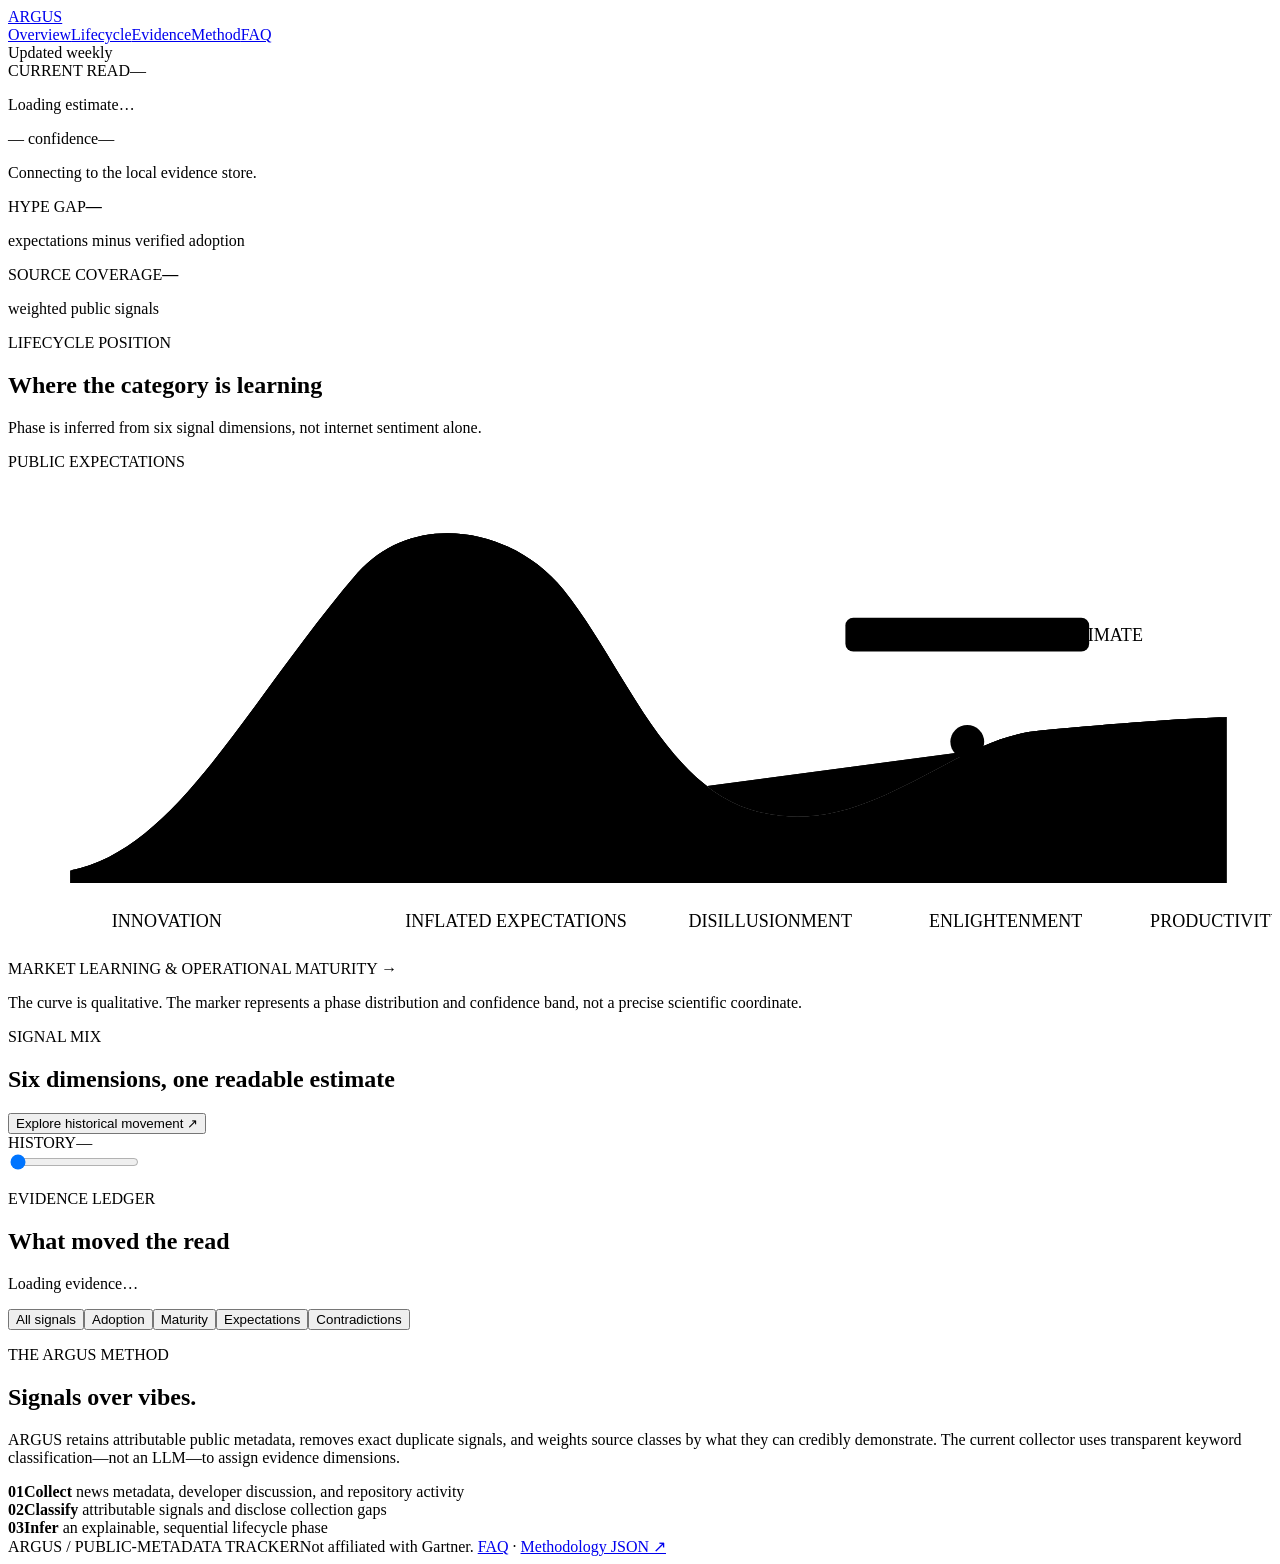
==== frontend/public/index.html @ ea9ec975 "Improve public SEO and crawlability" ====
<!doctype html>
<html lang="en">
  <head>
    <meta charset="UTF-8" />
    <meta name="viewport" content="width=device-width, initial-scale=1.0" />
    <meta name="description" content="__ARGUS_PAGE_DESCRIPTION__" />
    <meta name="robots" content="index,follow" />
    <link rel="canonical" href="__ARGUS_PAGE_URL__" />
    <meta property="og:type" content="website" /><meta property="og:site_name" content="ARGUS" />
    <meta property="og:title" content="__ARGUS_PAGE_TITLE__" /><meta property="og:description" content="__ARGUS_PAGE_DESCRIPTION__" /><meta property="og:url" content="__ARGUS_PAGE_URL__" />
    <meta name="twitter:card" content="summary" /><meta name="twitter:title" content="__ARGUS_PAGE_TITLE__" /><meta name="twitter:description" content="__ARGUS_PAGE_DESCRIPTION__" />
    <title>__ARGUS_PAGE_TITLE__</title>
    <link rel="icon" href="/favicon.svg" type="image/svg+xml" />
    <link rel="preconnect" href="https://fonts.googleapis.com" />
    <link rel="preconnect" href="https://fonts.gstatic.com" crossorigin />
    <link href="https://fonts.googleapis.com/css2?family=DM+Mono:wght@400;500&family=Manrope:wght@400;500;600;700;800&display=swap" rel="stylesheet" />
    <link rel="stylesheet" href="/styles.css?v=0.6" />
    <link rel="stylesheet" href="/showcase.css?v=0.6" />
    <link rel="stylesheet" href="/chart.css?v=0.6" />
  </head>
  <body>
    <div class="grain" aria-hidden="true"></div>
    <header class="topbar">
      <a class="brand" href="/" aria-label="ARGUS homepage"><img class="brand-mark" src="/argus-mark.svg" alt="" /><span>ARGUS</span></a>
      <nav aria-label="Primary navigation"><a href="/">Overview</a><a href="#cycle">Lifecycle</a><a href="#evidence">Evidence</a><a href="#method">Method</a><a href="/faq">FAQ</a></nav>
      <div class="live" title="Active technologies receive a new evidence-led estimate each week"><i></i> Updated weekly</div>
    </header>

    <main id="top" class="detail-main">

      <section class="wrap status-grid" aria-label="Current ARGUS estimate">
        <article class="phase-card panel">
          <div class="card-top"><span class="eyebrow">CURRENT READ</span><span id="snapshot-week" class="date">—</span></div>
          <p class="phase-name" id="phase-label">Loading estimate…</p>
          <div class="confidence-row"><span id="confidence-dot" class="confidence-dot"></span><span id="confidence-label">— confidence</span><span class="divider"></span><span id="movement-label">—</span></div>
          <p id="phase-summary" class="phase-summary">Connecting to the local evidence store.</p>
          <div id="movement-comparison" class="movement-comparison" aria-label="Movement over time"></div>
        </article>
        <article class="metric-card panel"><span class="eyebrow" id="hype-gap-label">HYPE GAP</span><strong id="hype-gap">—</strong><p>expectations minus verified adoption</p></article>
        <article class="metric-card panel"><span class="eyebrow" id="coverage-label">SOURCE COVERAGE</span><strong id="coverage">—</strong><p id="coverage-detail">weighted public signals</p></article>
      </section>
      <p id="source-note" class="wrap source-note" role="status"></p>

      <section id="cycle" class="wrap cycle-section">
        <div class="section-heading"><div><p class="eyebrow">LIFECYCLE POSITION</p><h2>Where the category is learning</h2></div><p class="subtle">Phase is inferred from six signal dimensions, not internet sentiment alone.</p></div>
        <div class="curve-panel panel">
          <div class="axis-label y-axis">PUBLIC EXPECTATIONS</div>
          <svg class="cycle-chart" viewBox="0 0 1120 430" role="img" aria-labelledby="curve-title curve-desc">
            <title id="curve-title">ARGUS technology hype and maturity lifecycle</title>
            <desc id="curve-desc">A qualitative curve with five stages. The current position is shown as an illuminated marker.</desc>
            <defs>
              <linearGradient id="curve-gradient" x1="0" x2="1"><stop offset="0" stop-color="#78f0cb"/><stop offset=".45" stop-color="#d9ee82"/><stop offset="1" stop-color="#ffbb70"/></linearGradient>
            </defs>
            <g class="grid"><path d="M50 365H1080"/><path d="M50 275H1080"/><path d="M50 185H1080"/><path d="M50 95H1080"/></g>
            <path class="area" d="M55 354 C150 336 212 204 310 90 C360 34 448 50 492 105 C545 171 580 275 658 300 C760 331 832 237 915 230 C990 223 1030 220 1080 218 L1080 365 L55 365Z"/>
            <path class="curve-shadow" d="M55 354 C150 336 212 204 310 90 C360 34 448 50 492 105 C545 171 580 275 658 300 C760 331 832 237 915 230 C990 223 1030 220 1080 218"/>
            <path id="lifecycle-curve" class="curve" d="M55 354 C150 336 212 204 310 90 C360 34 448 50 492 105 C545 171 580 275 658 300 C760 331 832 237 915 230 C990 223 1030 220 1080 218"/>
            <g class="stage-labels"><text x="92" y="404">INNOVATION</text><text x="352" y="404">INFLATED EXPECTATIONS</text><text x="603" y="404">DISILLUSIONMENT</text><text x="816" y="404">ENLIGHTENMENT</text><text x="1012" y="404">PRODUCTIVITY</text></g>
            <g id="chart-marker" transform="translate(850 240)"><circle class="marker-halo" r="15"/><circle class="marker-ring" r="11"/><circle class="marker" r="5"/><line x1="0" x2="0" y1="-20" y2="-68"/><rect x="-108" y="-110" rx="7" width="216" height="30"/><text id="marker-text" x="0" y="-89">CURRENT ESTIMATE</text></g>
          </svg>
          <div class="axis-label x-axis">MARKET LEARNING &amp; OPERATIONAL MATURITY →</div>
          <p class="chart-note">The curve is qualitative. The marker represents a phase distribution and confidence band, not a precise scientific coordinate.</p>
        </div>
      </section>

      <section class="wrap dimensions-section">
        <div class="section-heading"><div><p class="eyebrow">SIGNAL MIX</p><h2>Six dimensions, one readable estimate</h2></div><button id="history-toggle" class="text-button">Explore historical movement <span>↗</span></button></div>
        <div id="dimensions" class="dimensions"></div>
        <div id="history" class="history-panel panel hidden"><div class="history-header"><span class="eyebrow" id="history-range-label">HISTORY</span><span id="history-week">—</span></div><input id="history-slider" type="range" min="0" max="0" value="0" aria-label="Historical week"/><div id="history-stats" class="history-stats"></div></div>
      </section>

      <section id="evidence" class="wrap evidence-section">
        <div class="section-heading"><div><p class="eyebrow">EVIDENCE LEDGER</p><h2>What moved the read</h2></div><p class="subtle" id="evidence-count">Loading evidence…</p></div>
        <div class="filter-row" aria-label="Evidence filters"><button class="filter active" data-filter="all">All signals</button><button class="filter" data-filter="adoption">Adoption</button><button class="filter" data-filter="maturity">Maturity</button><button class="filter" data-filter="expectations">Expectations</button><button class="filter" data-filter="disappointment">Contradictions</button></div>
        <div id="evidence-list" class="evidence-list"></div>
      </section>

      <section id="method" class="method-section"><div class="wrap method-grid"><div><p class="eyebrow">THE ARGUS METHOD</p><h2>Signals over vibes.</h2><p>ARGUS retains attributable public metadata, removes exact duplicate signals, and weights source classes by what they can credibly demonstrate. The current collector uses transparent keyword classification—not an LLM—to assign evidence dimensions.</p></div><div class="method-list"><div><b>01</b><span><strong>Collect</strong> news metadata, developer discussion, and repository activity</span></div><div><b>02</b><span><strong>Classify</strong> attributable signals and disclose collection gaps</span></div><div><b>03</b><span><strong>Infer</strong> an explainable, sequential lifecycle phase</span></div></div></div></section>
    </main>
    <footer class="wrap footer"><span>ARGUS / PUBLIC-METADATA TRACKER</span><span>Not affiliated with Gartner. <a href="/faq">FAQ</a> · <a href="/api/v1/methodology" target="_blank" rel="noreferrer">Methodology JSON ↗</a></span></footer>
    <script type="module" src="/app.js?v=0.7"></script>
  </body>
</html>
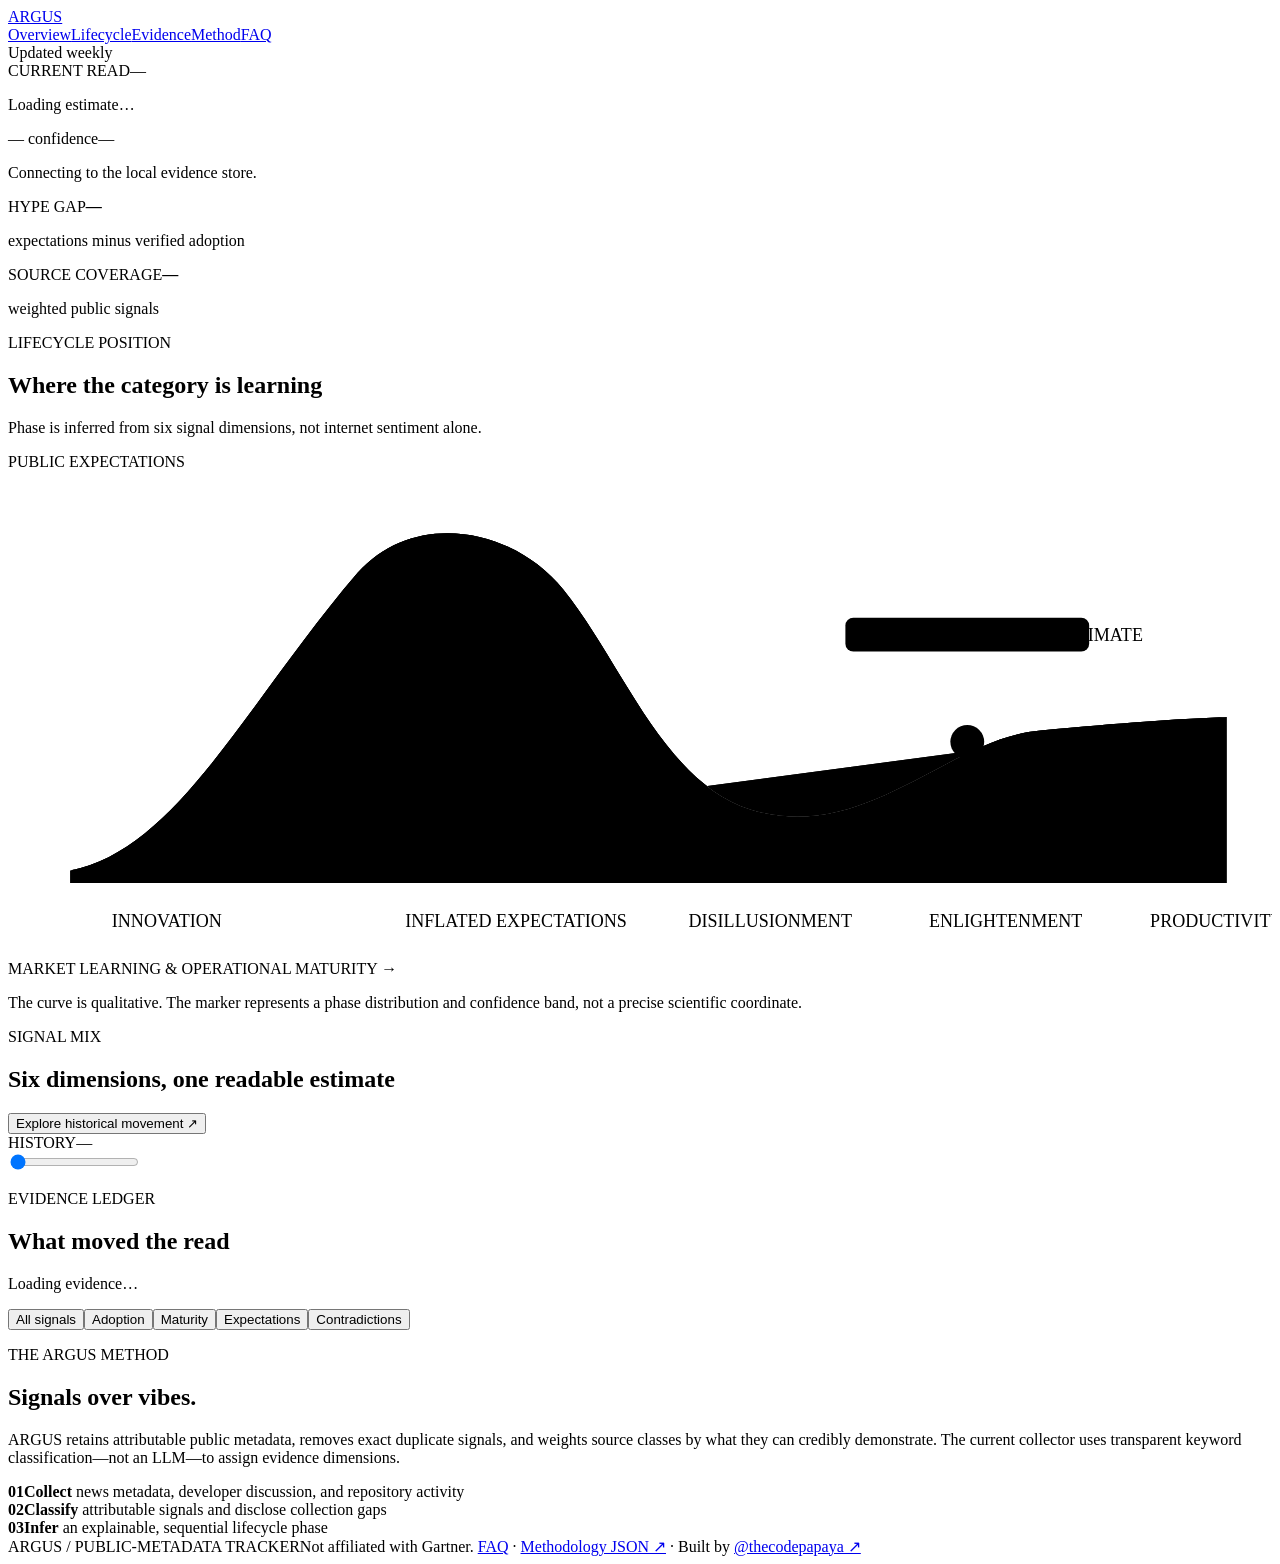
==== commit 2d14796d: "Add creator attribution footer" ====
--- a/frontend/public/index.html
+++ b/frontend/public/index.html
@@ -14,9 +14,9 @@
     <link rel="preconnect" href="https://fonts.googleapis.com" />
     <link rel="preconnect" href="https://fonts.gstatic.com" crossorigin />
     <link href="https://fonts.googleapis.com/css2?family=DM+Mono:wght@400;500&family=Manrope:wght@400;500;600;700;800&display=swap" rel="stylesheet" />
-    <link rel="stylesheet" href="/styles.css?v=0.6" />
-    <link rel="stylesheet" href="/showcase.css?v=0.6" />
-    <link rel="stylesheet" href="/chart.css?v=0.6" />
+    <link rel="stylesheet" href="/styles.css?v=7f28ae5f" />
+    <link rel="stylesheet" href="/showcase.css?v=20fbe4c2" />
+    <link rel="stylesheet" href="/chart.css?v=3311d09d" />
   </head>
   <body>
     <div class="grain" aria-hidden="true"></div>
@@ -77,7 +77,7 @@
 
       <section id="method" class="method-section"><div class="wrap method-grid"><div><p class="eyebrow">THE ARGUS METHOD</p><h2>Signals over vibes.</h2><p>ARGUS retains attributable public metadata, removes exact duplicate signals, and weights source classes by what they can credibly demonstrate. The current collector uses transparent keyword classification—not an LLM—to assign evidence dimensions.</p></div><div class="method-list"><div><b>01</b><span><strong>Collect</strong> news metadata, developer discussion, and repository activity</span></div><div><b>02</b><span><strong>Classify</strong> attributable signals and disclose collection gaps</span></div><div><b>03</b><span><strong>Infer</strong> an explainable, sequential lifecycle phase</span></div></div></div></section>
     </main>
-    <footer class="wrap footer"><span>ARGUS / PUBLIC-METADATA TRACKER</span><span>Not affiliated with Gartner. <a href="/faq">FAQ</a> · <a href="/api/v1/methodology" target="_blank" rel="noreferrer">Methodology JSON ↗</a></span></footer>
-    <script type="module" src="/app.js?v=0.7"></script>
+    <footer class="wrap footer"><span>ARGUS / PUBLIC-METADATA TRACKER</span><span>Not affiliated with Gartner. <a href="/faq">FAQ</a> · <a href="/api/v1/methodology" target="_blank" rel="noreferrer">Methodology JSON ↗</a> · Built by <a href="https://github.com/thecodepapaya" target="_blank" rel="noreferrer">@thecodepapaya ↗</a></span></footer>
+    <script type="module" src="/app.js?v=761f3045"></script>
   </body>
 </html>
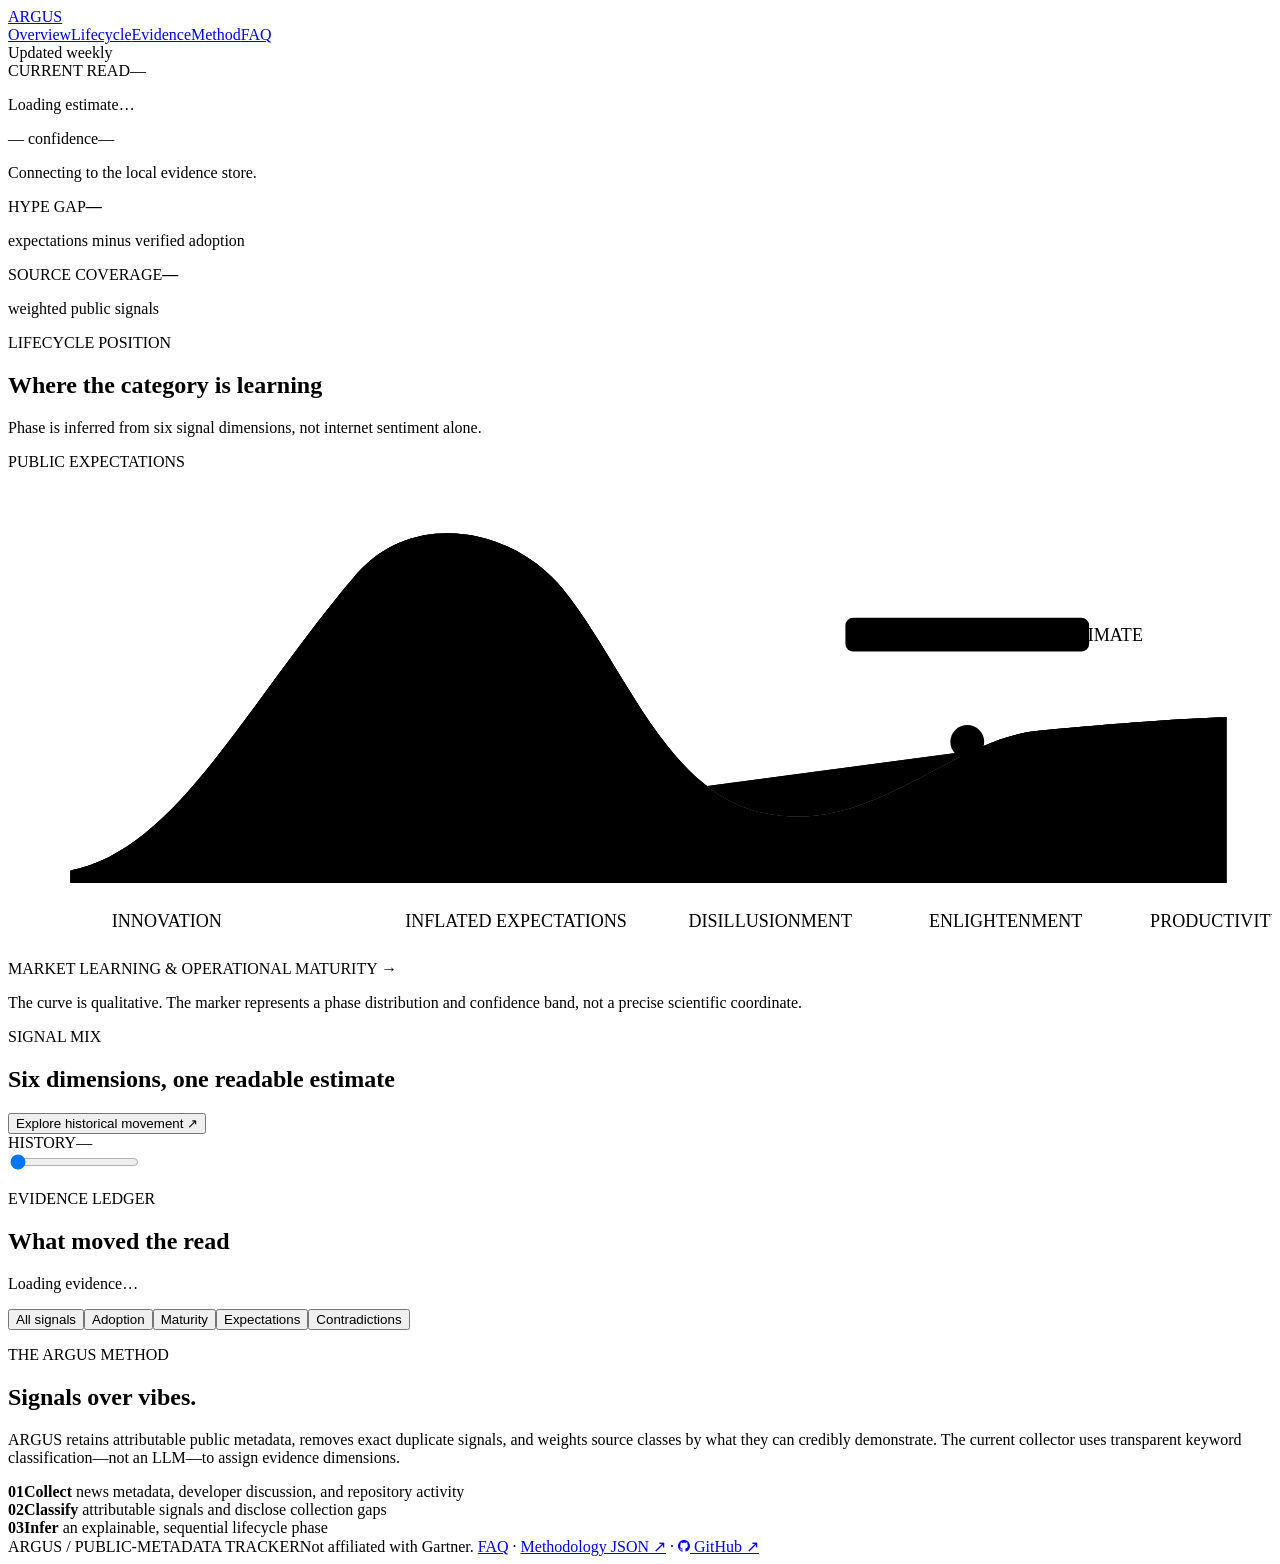
==== commit 2bfcc496: "Add optional Cloudflare analytics integration" ====
--- a/frontend/public/index.html
+++ b/frontend/public/index.html
@@ -77,7 +77,8 @@
 
       <section id="method" class="method-section"><div class="wrap method-grid"><div><p class="eyebrow">THE ARGUS METHOD</p><h2>Signals over vibes.</h2><p>ARGUS retains attributable public metadata, removes exact duplicate signals, and weights source classes by what they can credibly demonstrate. The current collector uses transparent keyword classification—not an LLM—to assign evidence dimensions.</p></div><div class="method-list"><div><b>01</b><span><strong>Collect</strong> news metadata, developer discussion, and repository activity</span></div><div><b>02</b><span><strong>Classify</strong> attributable signals and disclose collection gaps</span></div><div><b>03</b><span><strong>Infer</strong> an explainable, sequential lifecycle phase</span></div></div></div></section>
     </main>
-    <footer class="wrap footer"><span>ARGUS / PUBLIC-METADATA TRACKER</span><span>Not affiliated with Gartner. <a href="/faq">FAQ</a> · <a href="/api/v1/methodology" target="_blank" rel="noreferrer">Methodology JSON ↗</a> · Built by <a href="https://github.com/thecodepapaya" target="_blank" rel="noreferrer">@thecodepapaya ↗</a></span></footer>
+    <footer class="wrap footer"><span>ARGUS / PUBLIC-METADATA TRACKER</span><span>Not affiliated with Gartner. <a href="/faq">FAQ</a> · <a href="/api/v1/methodology" target="_blank" rel="noreferrer">Methodology JSON ↗</a> · <a href="https://github.com/thecodepapaya/argus" target="_blank" rel="noreferrer" aria-label="ARGUS source code on GitHub"><svg aria-hidden="true" width="12" height="12" viewBox="0 0 16 16" fill="currentColor"><path d="M8 0C3.58 0 0 3.58 0 8c0 3.54 2.29 6.53 5.47 7.59.4.07.55-.17.55-.38 0-.19-.01-.82-.01-1.49-2.01.37-2.53-.49-2.69-.94-.09-.23-.48-.94-.82-1.13-.28-.15-.68-.52-.01-.53.63-.01 1.08.58 1.23.82.72 1.21 1.87.87 2.33.66.07-.52.28-.87.51-1.07-1.78-.2-3.64-.89-3.64-3.95 0-.87.31-1.59.82-2.15-.08-.2-.36-1.02.08-2.12 0 0 .67-.21 2.2.82A7.7 7.7 0 0 1 8 3.73c.68 0 1.36.09 2 .27 1.53-1.04 2.2-.82 2.2-.82.44 1.1.16 1.92.08 2.12.51.56.82 1.27.82 2.15 0 3.07-1.87 3.75-3.65 3.95.29.25.54.73.54 1.48 0 1.07-.01 1.93-.01 2.2 0 .21.15.46.55.38A8.01 8.01 0 0 0 16 8c0-4.42-3.58-8-8-8Z"/></svg> GitHub ↗</a></span></footer>
+    <script defer src="/_argus/analytics.js"></script>
     <script type="module" src="/app.js?v=761f3045"></script>
   </body>
 </html>
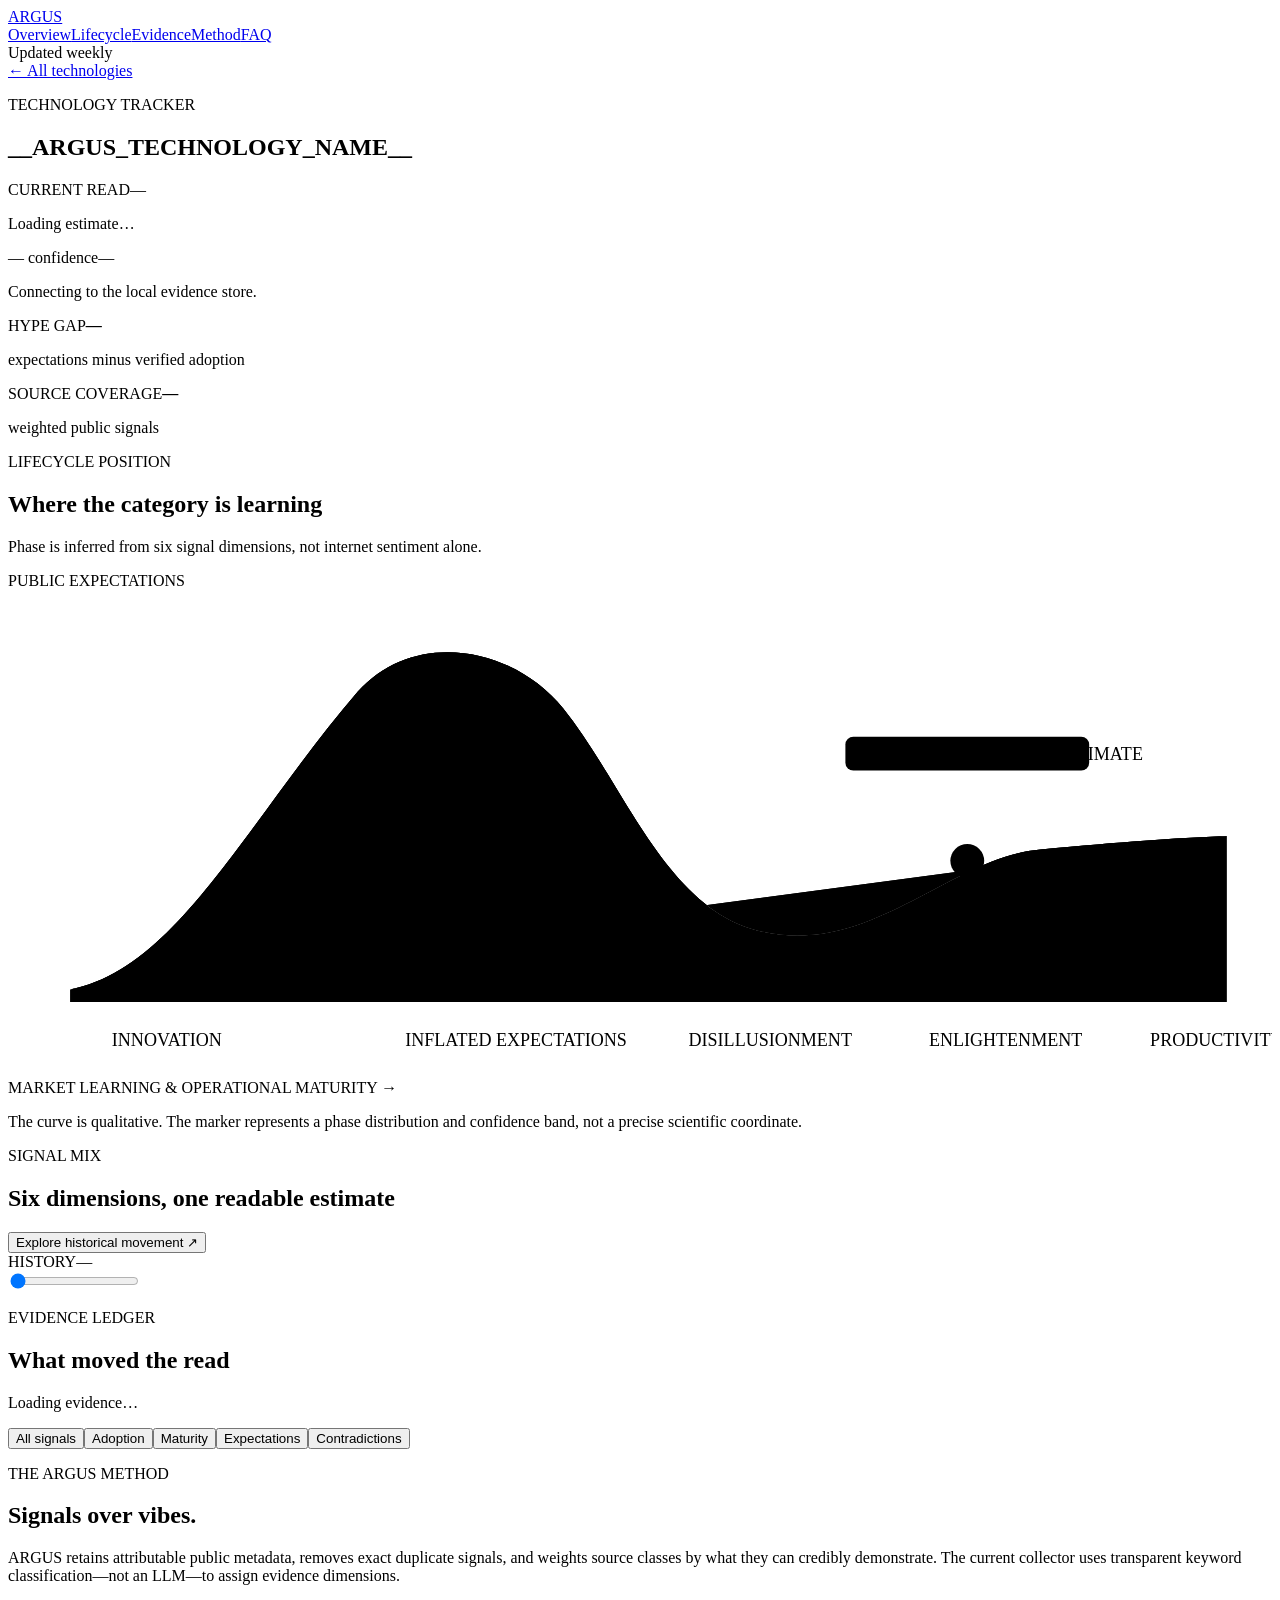
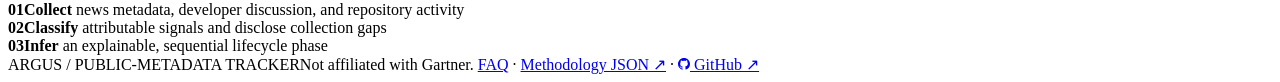
==== commit cf4e3a6a: "Show technology name on detail pages" ====
--- a/frontend/public/index.html
+++ b/frontend/public/index.html
@@ -15,7 +15,7 @@
     <link rel="preconnect" href="https://fonts.gstatic.com" crossorigin />
     <link href="https://fonts.googleapis.com/css2?family=DM+Mono:wght@400;500&family=Manrope:wght@400;500;600;700;800&display=swap" rel="stylesheet" />
     <link rel="stylesheet" href="/styles.css?v=7f28ae5f" />
-    <link rel="stylesheet" href="/showcase.css?v=20fbe4c2" />
+    <link rel="stylesheet" href="/showcase.css?v=86122147" />
     <link rel="stylesheet" href="/chart.css?v=3311d09d" />
   </head>
   <body>
@@ -27,6 +27,11 @@
     </header>
 
     <main id="top" class="detail-main">
+
+      <section class="wrap technology-identity" aria-label="Tracked technology">
+        <a href="/" class="text-button">← All technologies</a>
+        <div><p class="eyebrow">TECHNOLOGY TRACKER</p><h1>__ARGUS_TECHNOLOGY_NAME__</h1></div>
+      </section>
 
       <section class="wrap status-grid" aria-label="Current ARGUS estimate">
         <article class="phase-card panel">
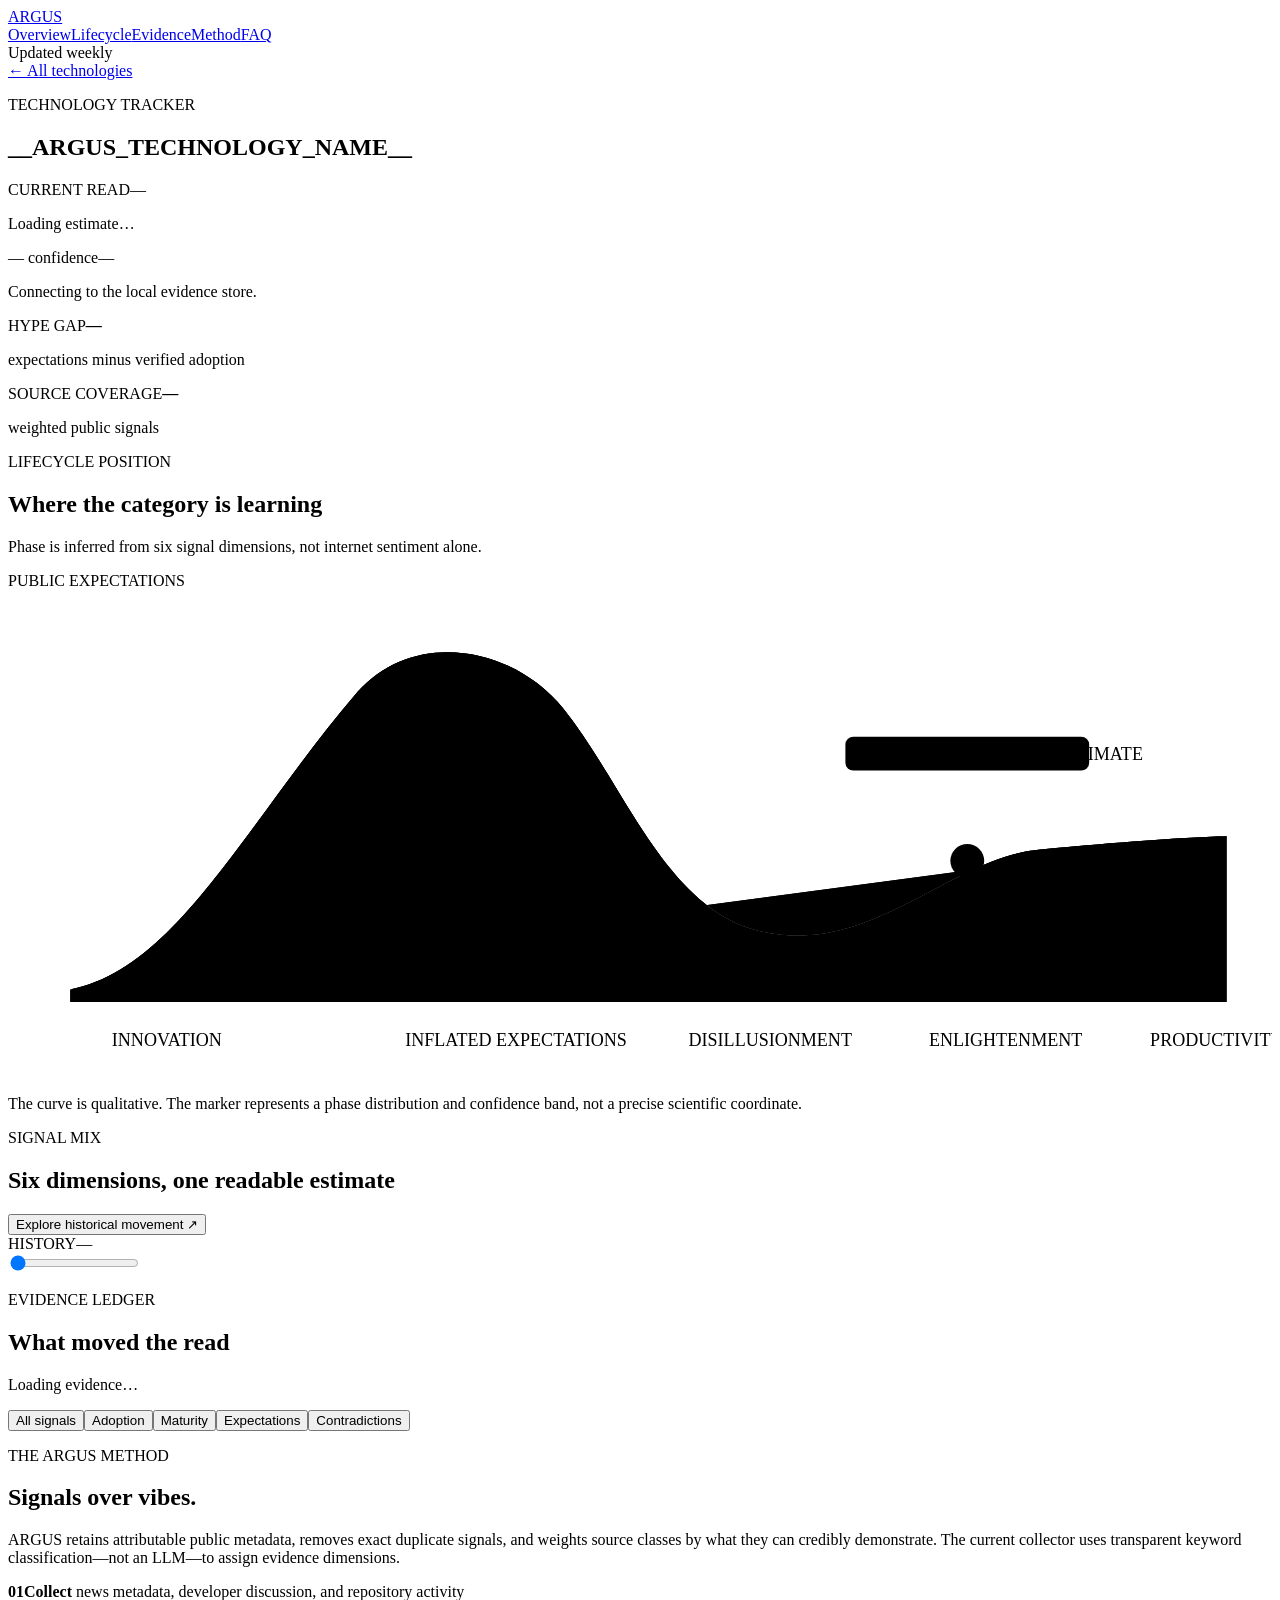
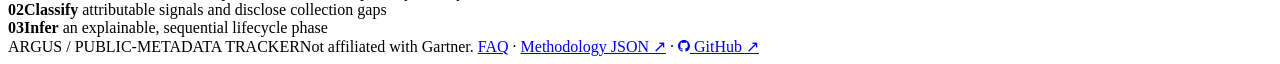
==== commit 278d4def: "Remove redundant lifecycle axis label" ====
--- a/frontend/public/index.html
+++ b/frontend/public/index.html
@@ -63,7 +63,6 @@
             <g class="stage-labels"><text x="92" y="404">INNOVATION</text><text x="352" y="404">INFLATED EXPECTATIONS</text><text x="603" y="404">DISILLUSIONMENT</text><text x="816" y="404">ENLIGHTENMENT</text><text x="1012" y="404">PRODUCTIVITY</text></g>
             <g id="chart-marker" transform="translate(850 240)"><circle class="marker-halo" r="15"/><circle class="marker-ring" r="11"/><circle class="marker" r="5"/><line x1="0" x2="0" y1="-20" y2="-68"/><rect x="-108" y="-110" rx="7" width="216" height="30"/><text id="marker-text" x="0" y="-89">CURRENT ESTIMATE</text></g>
           </svg>
-          <div class="axis-label x-axis">MARKET LEARNING &amp; OPERATIONAL MATURITY →</div>
           <p class="chart-note">The curve is qualitative. The marker represents a phase distribution and confidence band, not a precise scientific coordinate.</p>
         </div>
       </section>
